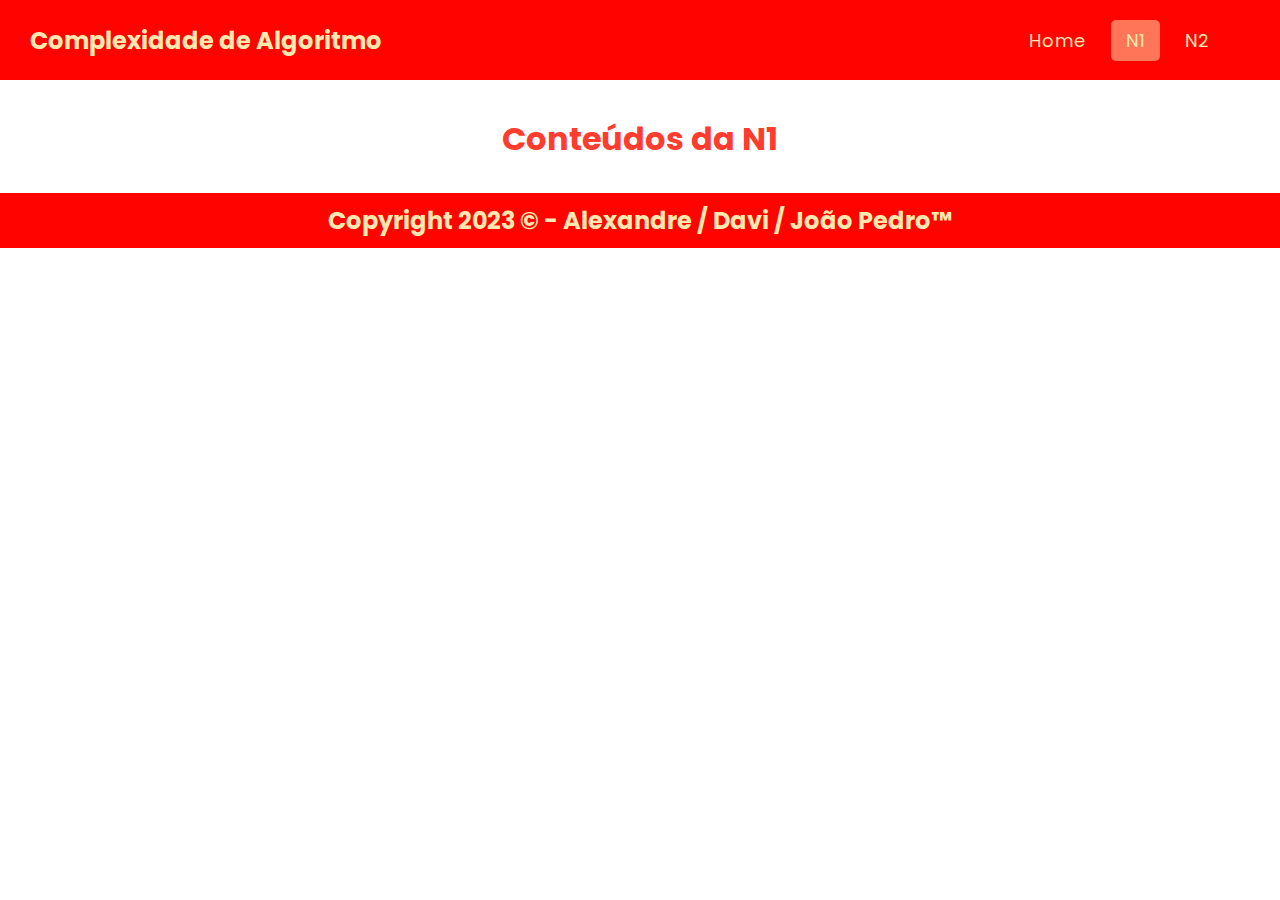
==== pages/n1.html @ 9b10ea34 "versão 1.0" ====
<!DOCTYPE html>

<html lang="pt-BR">

<head>
    <meta charset="UTF-8">
    <meta name="viewport" content="width=device-width, initial-scale=1.0">
    <link rel="stylesheet" href="https://cdnjs.cloudflare.com/ajax/libs/font-awesome/4.7.0/css/font-awesome.min.css">
    <link rel="stylesheet" type="text/css"  href="../css/estilos.css">
    <title>Conteúdos N1</title>

    <style>

        h1#pgs {
            text-align: center;
            margin: 30px 0 0 0;
            padding: 5px;
            color: #FF3C2D;
        }

        h2#pgs {
            text-align: center;
            margin: -15px 0 50px 0;
            color: #FF7558;
        }

    </style>

</head>

<body>
    <nav>
        <h2 id="header">Complexidade de Algoritmo</h2>
        <div class="menu-btn">
            <i class="fa fa-bars fa-2x" onclick="mostrarMenu()"></i>
        </div>

        <ul>
            <li><a href="#" > Home </a></li>
            <li><a href="" class="active"> N1 </a></li>
            <li><a href="#"> N2 </a></li>
        </ul>
    </nav>

    <h1 id="pgs">Conteúdos da N1 </h1><br>

    <div class="container">
        <div class="box">
        </div>
    </div>
    
    <script src="javascript/scripts.js"></script>
</body>

<footer>
    <h2 id="footer">Copyright 2023 © - Alexandre / Davi / João Pedro™ </h2>
</footer>

</html>
---- css/estilos.css ----
@import url('https://fonts.googleapis.com/css2?family=Poppins:wght@100;200;300;400;500;600;700;800;900&display=swap');

/*Paginas Gerais*/
* {
    margin: 0;
    border: 0;
    padding: 0;
    box-sizing: border-box;
    font-family: "Poppins", sans-serif;
}

h2#header {
    color: #FFE8B0;
    margin: 0 0 0 -70px;
}

h2#footer {
    color: #FFE8B0;
}

footer {
    width: 100%;
    padding: 10px;
    display: flex;
    justify-content: center;
    align-items: center;
    background: #ff0301;
    box-sizing: border-box;
}

nav {
    display: flex;
    height: 80px;
    width: 100%;
    background-color: #ff0301;
    align-items: center;
    justify-content: space-between;
    padding: 0 50px 0 100px;
    flex-wrap: wrap;
}

nav ul {
    display: flex;
    flex-wrap: wrap;
    list-style: none;
}

nav ul li {
    margin: 0 5px;
}

nav ul li a {
    color: #FFE8B0;
    text-decoration: none;
    font-size: 18px;
    font-weight: 500px;
    padding: 8px 15px;
    border-radius: 5px;
    letter-spacing: 1px ;
    transition: all 0.3s ease;
}

nav ul li a.active, 
nav ul li a:hover{
    background-color: #FF7558;
}

nav  .menu-btn i{
    color: #fff;
    cursor: pointer;
    display: none;
}

@media screen and (max-width: 768px) {
    nav .menu-btn i{
        display: block;
    }
    nav ul{
        position: fixed;
        top: 80px;
        left: -100%;
        background-color: #FF3C2D;
        height: 100vh;
        width: 100%;
        text-align: center;
        display: block;
        transition: all 0.3s ease;
    }
    nav ul.open{
        left: 0;
    }
    nav ul li{
        width: 100%;
        margin: 50px 0;
    }
    nav ul li a {
        font-size: 23px;
    }
    nav ul li a.active,
    nav ul li a:hover{
        background: none;
        color: #FF7558;
    }
    
    h2#header {
        color: #FFE8B0;
        margin: 0 0 0 -95px;
        font-size: 20px;
    }

}

.container {
    width: 100%;
    display: flex;
    flex-direction: row;
    justify-content: center;
    align-items: center
}
.box {
    width: 50%;
}
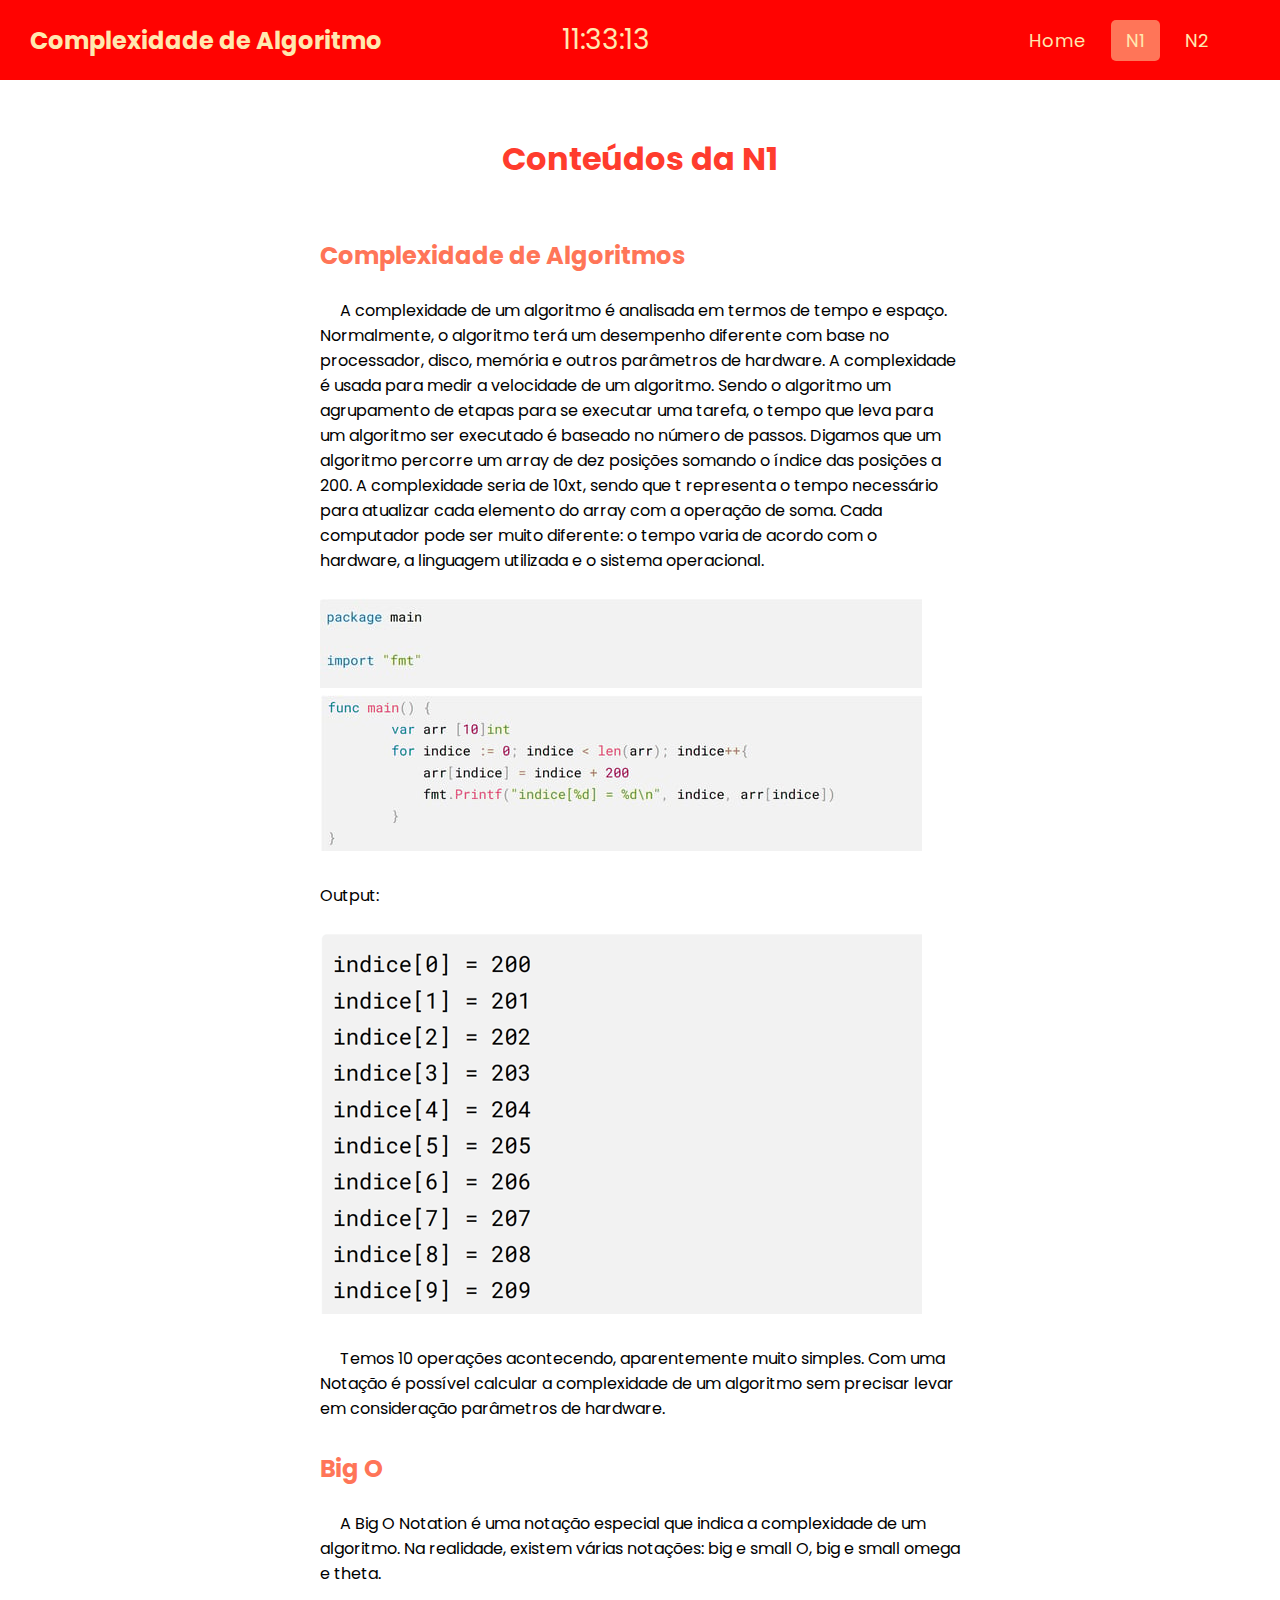
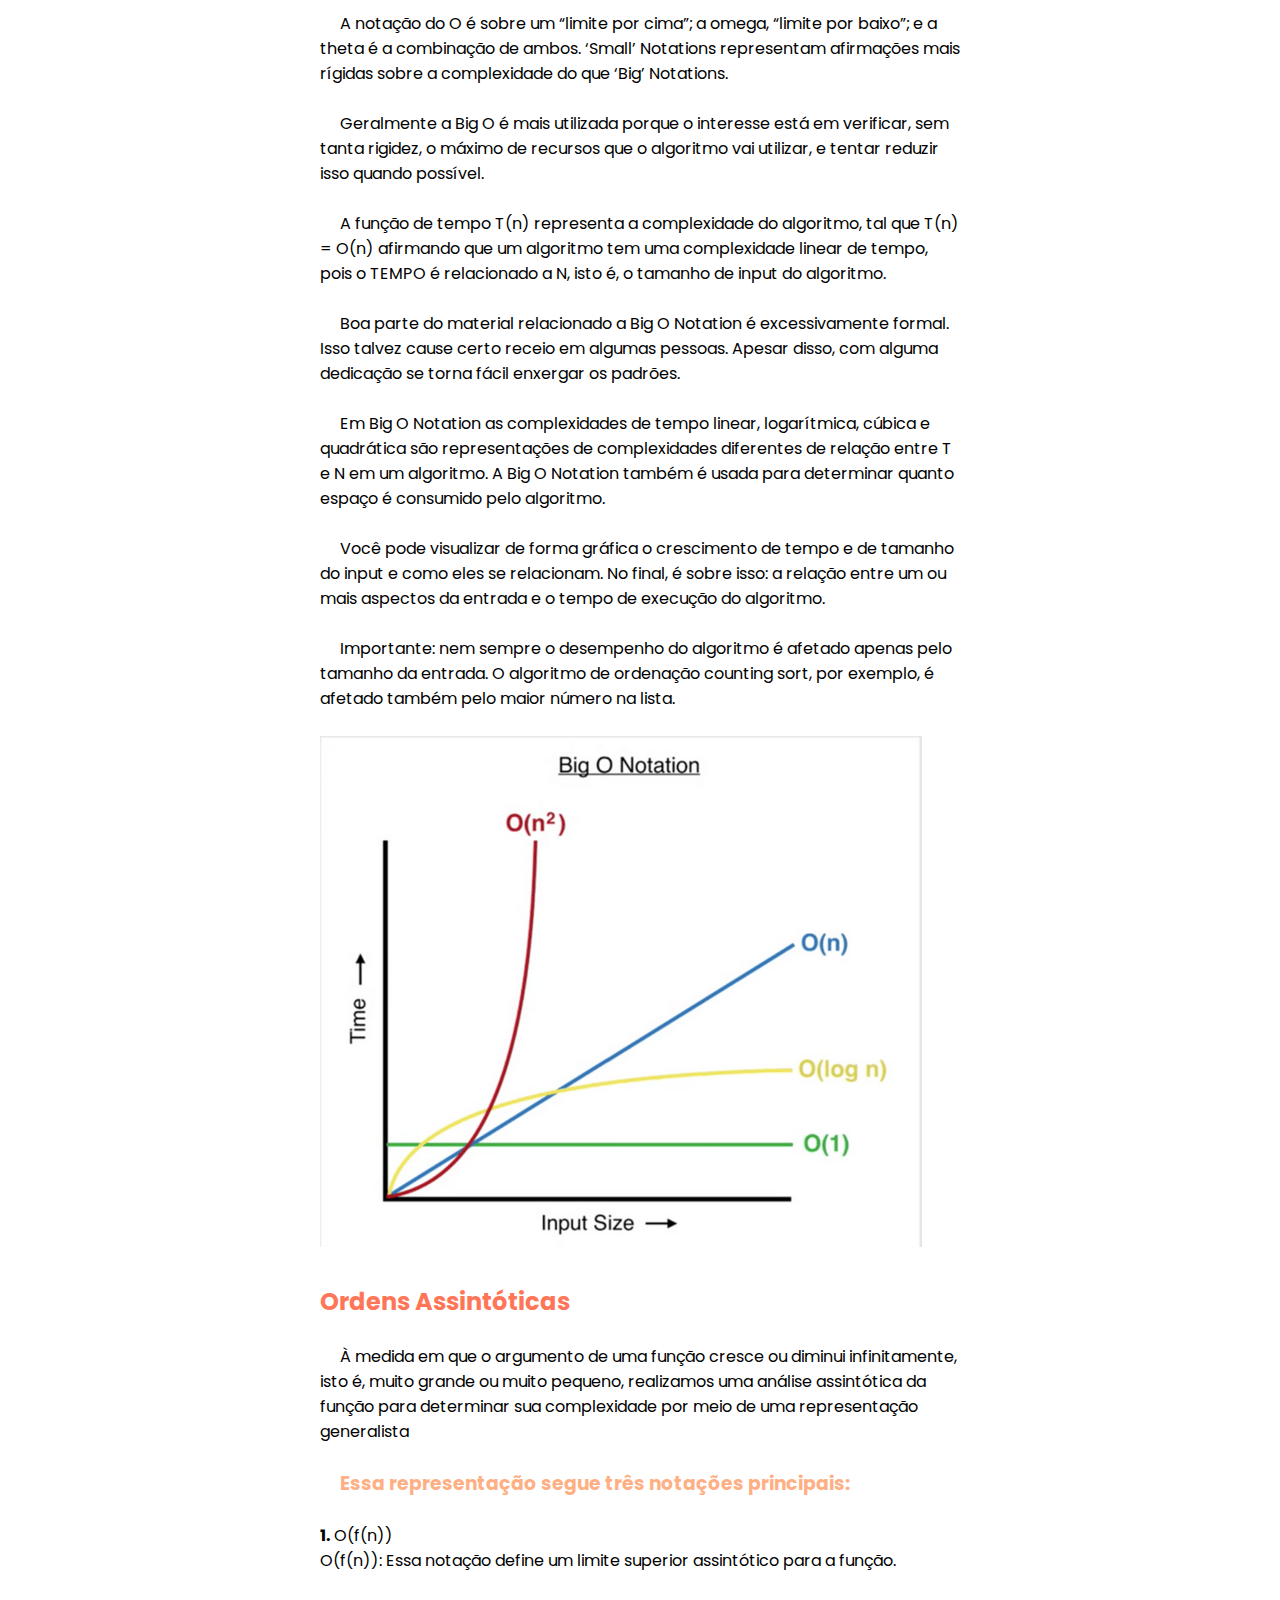
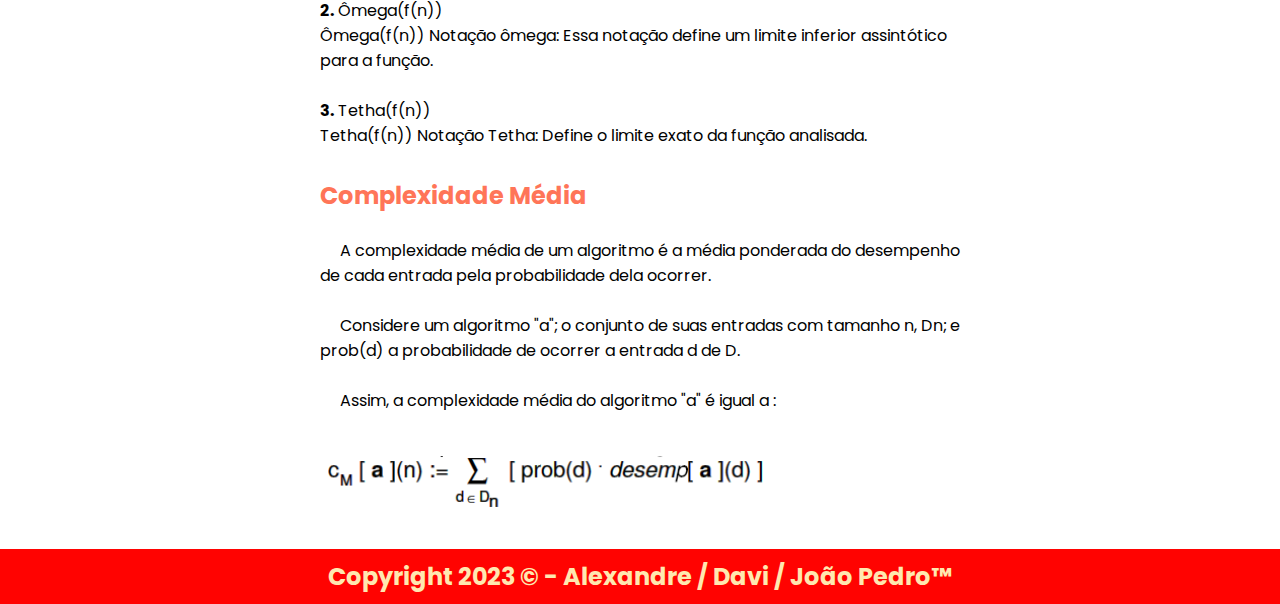
==== commit 39b6c20c: "versao on-line" ====
--- a/pages/n1.html
+++ b/pages/n1.html
@@ -9,36 +9,22 @@
     <link rel="stylesheet" type="text/css"  href="../css/estilos.css">
     <title>Conteúdos N1</title>
 
-    <style>
-
-        h1#pgs {
-            text-align: center;
-            margin: 30px 0 0 0;
-            padding: 5px;
-            color: #FF3C2D;
-        }
-
-        h2#pgs {
-            text-align: center;
-            margin: -15px 0 50px 0;
-            color: #FF7558;
-        }
-
-    </style>
-
 </head>
 
 <body>
     <nav>
         <h2 id="header">Complexidade de Algoritmo</h2>
+        <div id="relogio"></div>
+
+        
         <div class="menu-btn">
             <i class="fa fa-bars fa-2x" onclick="mostrarMenu()"></i>
         </div>
 
         <ul>
-            <li><a href="#" > Home </a></li>
+            <li><a href="https://complexidade-de-algoritmo.vercel.app/" > Home </a></li>
             <li><a href="" class="active"> N1 </a></li>
-            <li><a href="#"> N2 </a></li>
+            <li><a href="https://complexidade-de-algoritmo.vercel.app/n2"> N2 </a></li>
         </ul>
     </nav>
 
@@ -46,10 +32,93 @@
 
     <div class="container">
         <div class="box">
+
+            <h2 id="pgs">Complexidade de Algoritmos</h2>
+            <br><p id="pgs">A complexidade de um algoritmo é analisada em termos de tempo e espaço. Normalmente, o algoritmo terá um desempenho diferente com base no processador, disco, memória e outros parâmetros de hardware. A complexidade é usada para medir a velocidade de um algoritmo. Sendo o algoritmo um agrupamento de etapas para se executar uma tarefa, o tempo que leva para um algoritmo ser executado é baseado no número de passos. Digamos que um algoritmo percorre um array de dez posições somando o índice das posições a 200. A complexidade seria de 10xt, sendo que t representa o tempo necessário para atualizar cada elemento do array com a operação de soma. Cada computador pode ser muito diferente: o tempo varia de acordo com o hardware, a linguagem utilizada e o sistema operacional.</p>
+
+            <br><img src="imagens/exemplo1.png" alt="">
+
+            <br><img src="imagens/exemplo2.png" alt=""><br>
+
+            <br><p>Output:</p> 
+
+            <br><img src="imagens/exemplo3.png" alt=""><br>
+
+            <br><p id="pgs">Temos 10 operações acontecendo, aparentemente muito simples. Com uma Notação é possível calcular a complexidade de um algoritmo sem precisar levar em consideração parâmetros de hardware.</p>
+
+            <br><h2 id="pgs">Big O</h2>
+
+            <br><p id="pgs">A Big O Notation é uma notação especial que indica a complexidade de um algoritmo. Na realidade, existem várias notações: big e small O, big e small omega e theta.</p>
+
+            <br><p id="pgs">A notação do O é sobre um “limite por cima”; a omega, “limite por baixo”; e a theta é a combinação de ambos. ‘Small’ Notations representam afirmações mais rígidas sobre a complexidade do que ‘Big’ Notations.</p>
+
+            <br><p id="pgs">Geralmente a Big O é mais utilizada porque o interesse está em verificar, sem tanta rigidez, o máximo de recursos que o algoritmo vai utilizar, e tentar reduzir isso quando possível.</p>
+
+            <br><p id="pgs">A função de tempo T(n) representa a complexidade do algoritmo, tal que T(n) = O(n) afirmando que um algoritmo tem uma complexidade linear de tempo, pois o TEMPO é relacionado a N, isto é, o tamanho de input do algoritmo.</p>
+
+            <br><p id="pgs">Boa parte do material relacionado a Big O Notation é excessivamente formal. Isso talvez cause certo receio em algumas pessoas. Apesar disso, com alguma dedicação se torna fácil enxergar os padrões.</p>
+
+            <br><p id="pgs">Em Big O Notation as complexidades de tempo linear, logarítmica, cúbica e quadrática são representações de complexidades diferentes de relação entre T e N em um algoritmo. A Big O Notation também é usada para determinar quanto espaço é consumido pelo algoritmo.</p>
+
+            <br><p id="pgs">Você pode visualizar de forma gráfica o crescimento de tempo e de tamanho do input e como eles se relacionam. No final, é sobre isso: a relação entre um ou mais aspectos da entrada e o tempo de execução do algoritmo.</p>
+
+            <br><p id="pgs">Importante: nem sempre o desempenho do algoritmo é afetado apenas pelo tamanho da entrada. O algoritmo de ordenação counting sort, por exemplo, é afetado também pelo maior número na lista.</p>
+
+            <br><img src="imagens/exemplo4.png" alt=""><br>
+
+            <br><h2 id="pgs">Ordens Assintóticas</h2>
+
+            <br><p id="pgs">À medida em que o argumento de uma função cresce ou diminui infinitamente, isto é, muito grande ou muito pequeno, realizamos uma análise assintótica da função para determinar sua complexidade por meio de uma representação generalista</p>
+
+            <br><h3 id="pgs">Essa representação segue três notações principais: </h3>
+            <br><p><strong>1.</strong> O(f(n))</p>
+            <p>O(f(n)): Essa notação define um limite superior assintótico para a função.</p>
+
+            <br><p><strong>2.</strong> Ômega(f(n))</p>
+            <p>Ômega(f(n)) Notação ômega: Essa notação define um limite inferior assintótico para a função.</p>
+
+            <br><p><strong>3.</strong> Tetha(f(n))</p>
+            <p>Tetha(f(n)) Notação Tetha: Define o limite exato da função analisada.</p>
+
+            <br><h2 id="pgs">Complexidade Média</h2>
+
+            <br><p id="pgs">A complexidade média de um algoritmo é a média ponderada do desempenho de cada entrada pela probabilidade dela ocorrer.</p>
+
+            <br><p id="pgs">Considere um algoritmo "a"; o conjunto de suas entradas com tamanho n, Dn; e prob(d) a probabilidade de ocorrer a entrada d de D. </p>
+
+            <br><p id="pgs">Assim, a complexidade média do algoritmo "a" é igual a :</p>
+
+            <br><img src="imagens/exemplo5.png" alt=""><br><br>
+
         </div>
+
+
     </div>
     
     <script src="javascript/scripts.js"></script>
+
+    <script>
+        function atualizarRelogio() {
+            var agora = new Date();
+            var horas = agora.getHours();
+            var minutos = agora.getMinutes();
+            var segundos = agora.getSeconds();
+    
+            // Adiciona um zero à esquerda se for menor que 10
+            horas = horas < 10 ? "0" + horas : horas;
+            minutos = minutos < 10 ? "0" + minutos : minutos;
+            segundos = segundos < 10 ? "0" + segundos : segundos;
+    
+            var horarioAtual = horas + ":" + minutos + ":" + segundos;
+            document.getElementById("relogio").innerText = horarioAtual;
+        }
+    
+        // Atualiza o relógio a cada segundo
+        setInterval(atualizarRelogio, 1000);
+    
+        // Inicializa o relógio
+        atualizarRelogio();
+    </script>
 </body>
 
 <footer>
--- a/css/estilos.css
+++ b/css/estilos.css
@@ -12,6 +12,12 @@
 h2#header {
     color: #FFE8B0;
     margin: 0 0 0 -70px;
+}
+
+#relogio {
+    font-size: 1.75em;
+    text-align: center;
+    color: #FFE8B0; 
 }
 
 h2#footer {
@@ -108,6 +114,17 @@
         font-size: 20px;
     }
 
+    #relogio {
+        font-size: 1.5em;
+        text-align: center;
+        color: #FFE8B0; 
+    }
+
+    img {
+        width: 400px;
+        margin: 0 0 0 -80px;
+    }
+
 }
 
 .container {
@@ -115,8 +132,47 @@
     display: flex;
     flex-direction: row;
     justify-content: center;
-    align-items: center
+    align-items: center;
 }
 .box {
     width: 50%;
+}
+
+h1#home {
+    text-align: center;
+    margin: 30px 0 0 0;
+    padding: 5px;
+    color: #FF3C2D;
+}
+
+h2#home {
+    margin: 0px 0px 0px 50px;
+    color: #FF7558;
+}
+
+p#home {
+    margin: 0 10px 0 10px;
+    text-indent: 20px;
+}
+
+h1#pgs {
+    text-align: center;
+    margin: 50px 0 20px 0;
+    padding: 5px;
+    color: #FF3C2D;
+}
+
+h2#pgs {
+    text-align: left;
+    margin: 5px 0 0px 0px;
+    color: #FF7558;
+}
+
+h3#pgs {
+    color: #FFAF84;
+    text-indent: 20px;
+}
+
+p#pgs {
+    text-indent: 20px;
 }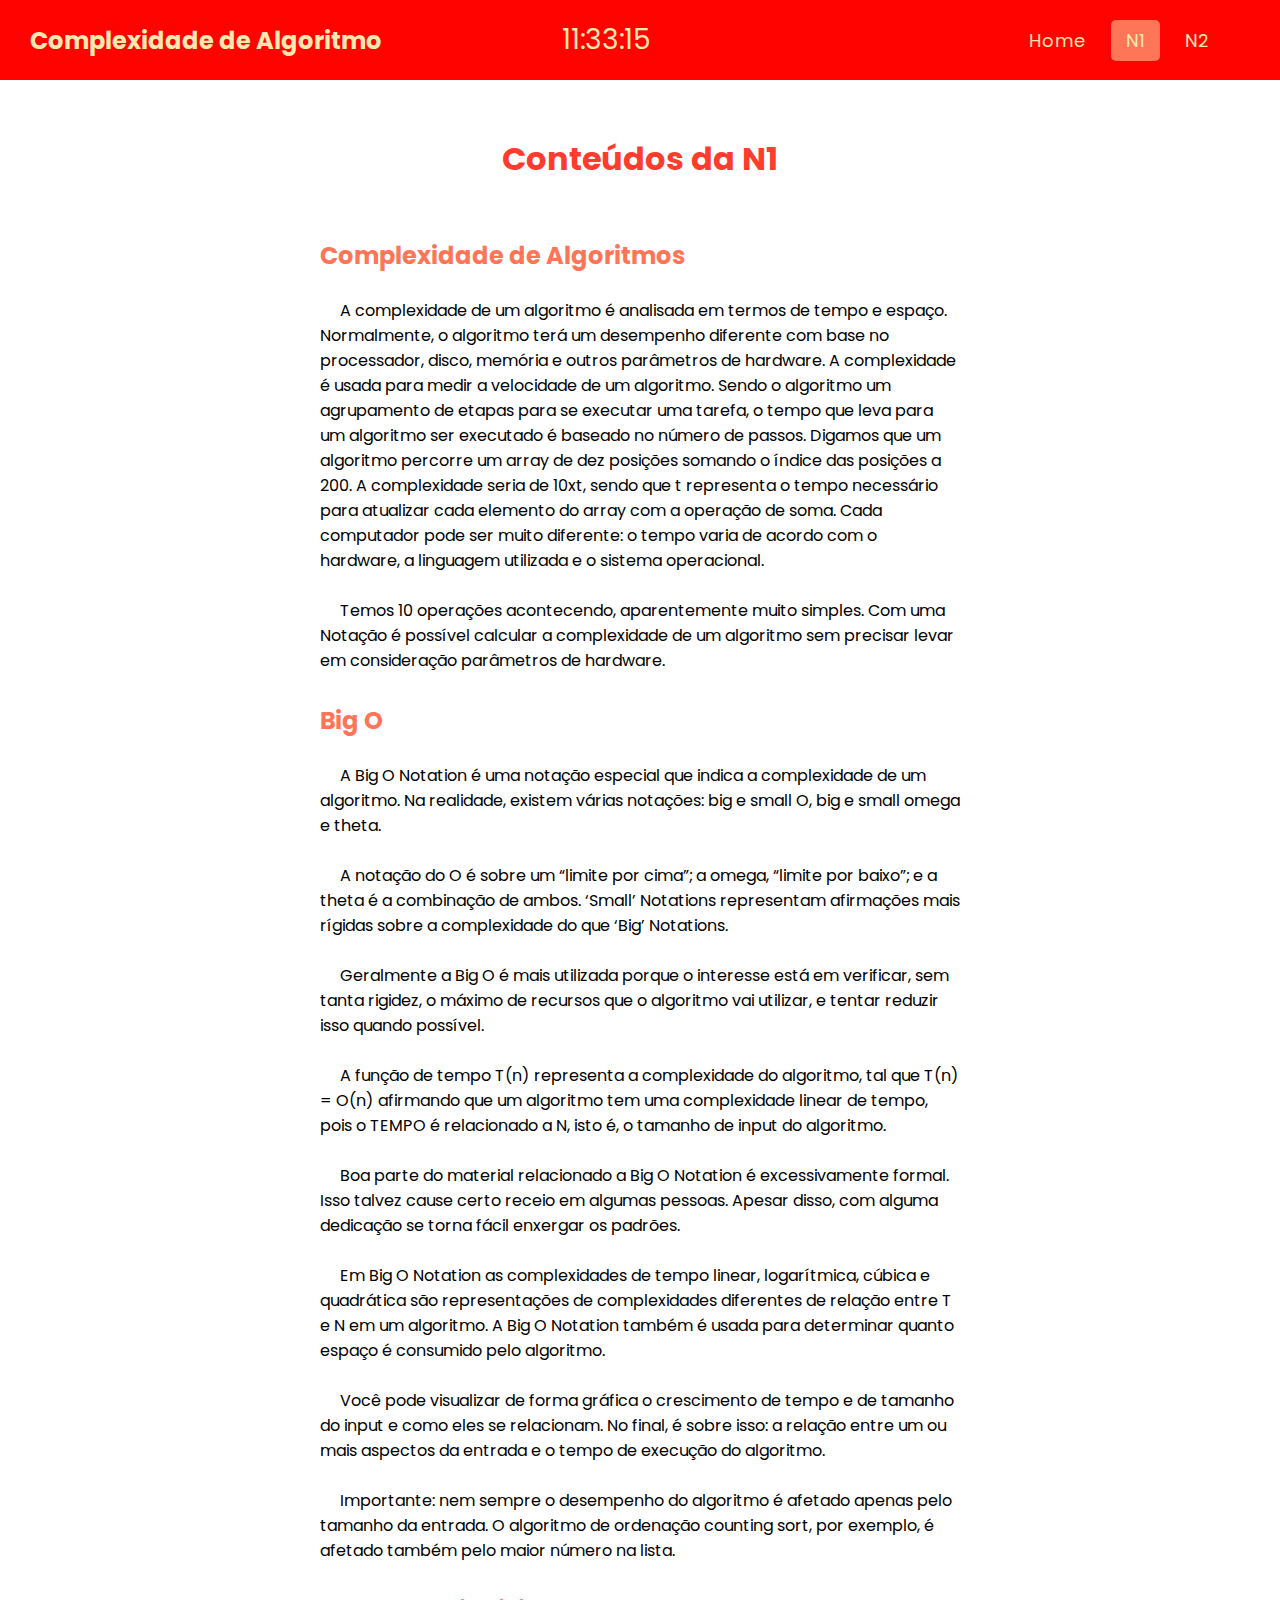
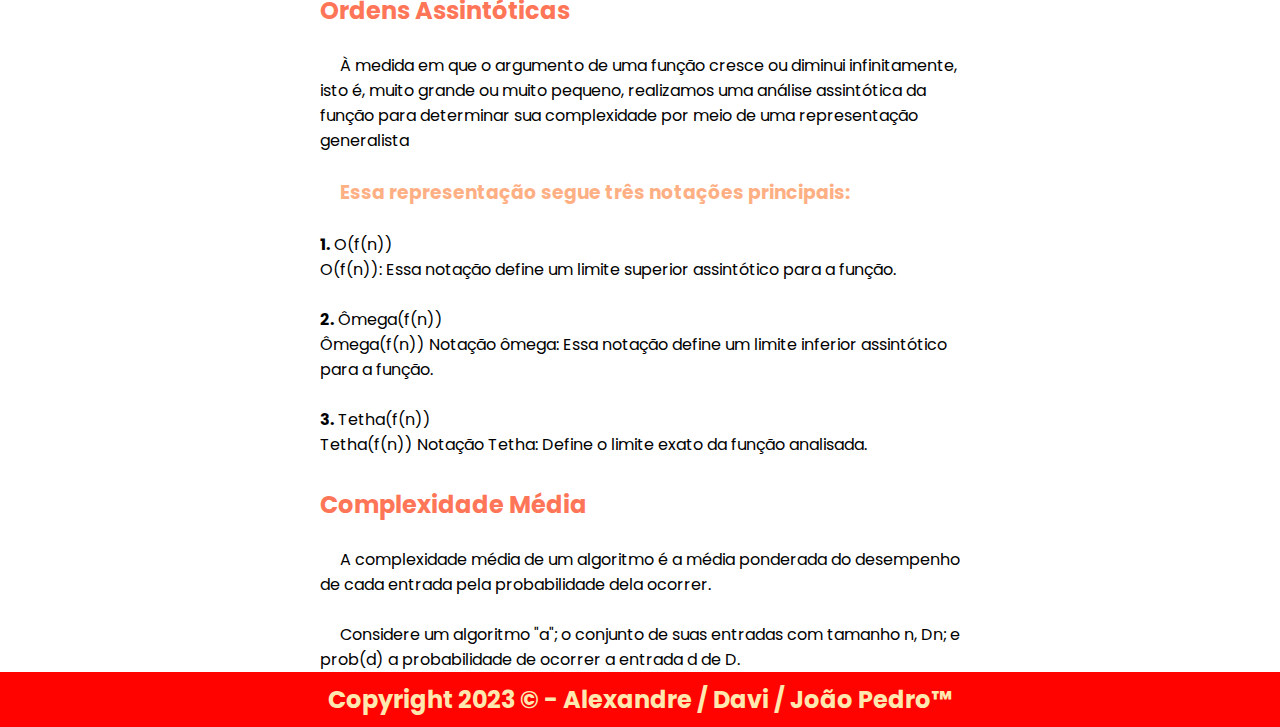
==== commit 9278363a: "atualização on-line" ====
--- a/pages/n1.html
+++ b/pages/n1.html
@@ -36,14 +36,6 @@
             <h2 id="pgs">Complexidade de Algoritmos</h2>
             <br><p id="pgs">A complexidade de um algoritmo é analisada em termos de tempo e espaço. Normalmente, o algoritmo terá um desempenho diferente com base no processador, disco, memória e outros parâmetros de hardware. A complexidade é usada para medir a velocidade de um algoritmo. Sendo o algoritmo um agrupamento de etapas para se executar uma tarefa, o tempo que leva para um algoritmo ser executado é baseado no número de passos. Digamos que um algoritmo percorre um array de dez posições somando o índice das posições a 200. A complexidade seria de 10xt, sendo que t representa o tempo necessário para atualizar cada elemento do array com a operação de soma. Cada computador pode ser muito diferente: o tempo varia de acordo com o hardware, a linguagem utilizada e o sistema operacional.</p>
 
-            <br><img src="imagens/exemplo1.png" alt="">
-
-            <br><img src="imagens/exemplo2.png" alt=""><br>
-
-            <br><p>Output:</p> 
-
-            <br><img src="imagens/exemplo3.png" alt=""><br>
-
             <br><p id="pgs">Temos 10 operações acontecendo, aparentemente muito simples. Com uma Notação é possível calcular a complexidade de um algoritmo sem precisar levar em consideração parâmetros de hardware.</p>
 
             <br><h2 id="pgs">Big O</h2>
@@ -64,7 +56,6 @@
 
             <br><p id="pgs">Importante: nem sempre o desempenho do algoritmo é afetado apenas pelo tamanho da entrada. O algoritmo de ordenação counting sort, por exemplo, é afetado também pelo maior número na lista.</p>
 
-            <br><img src="imagens/exemplo4.png" alt=""><br>
 
             <br><h2 id="pgs">Ordens Assintóticas</h2>
 
@@ -85,10 +76,6 @@
             <br><p id="pgs">A complexidade média de um algoritmo é a média ponderada do desempenho de cada entrada pela probabilidade dela ocorrer.</p>
 
             <br><p id="pgs">Considere um algoritmo "a"; o conjunto de suas entradas com tamanho n, Dn; e prob(d) a probabilidade de ocorrer a entrada d de D. </p>
-
-            <br><p id="pgs">Assim, a complexidade média do algoritmo "a" é igual a :</p>
-
-            <br><img src="imagens/exemplo5.png" alt=""><br><br>
 
         </div>
 
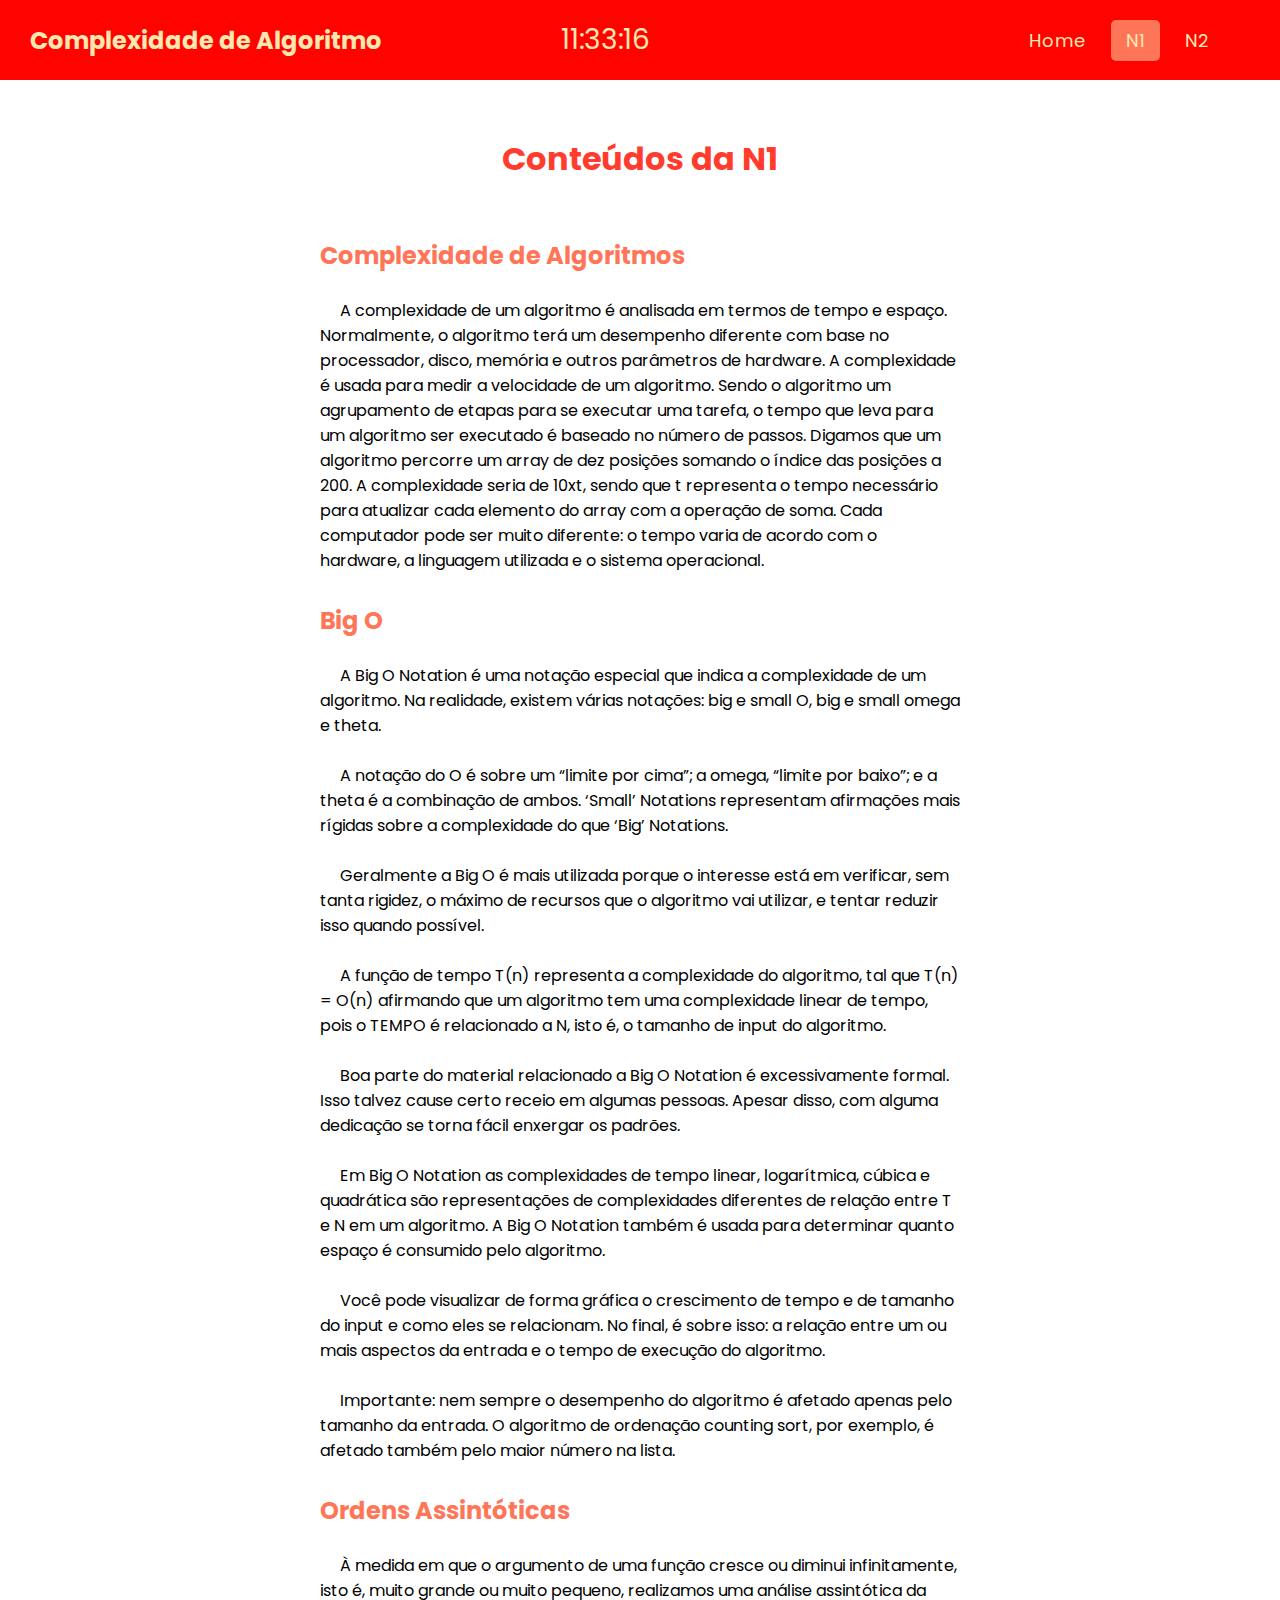
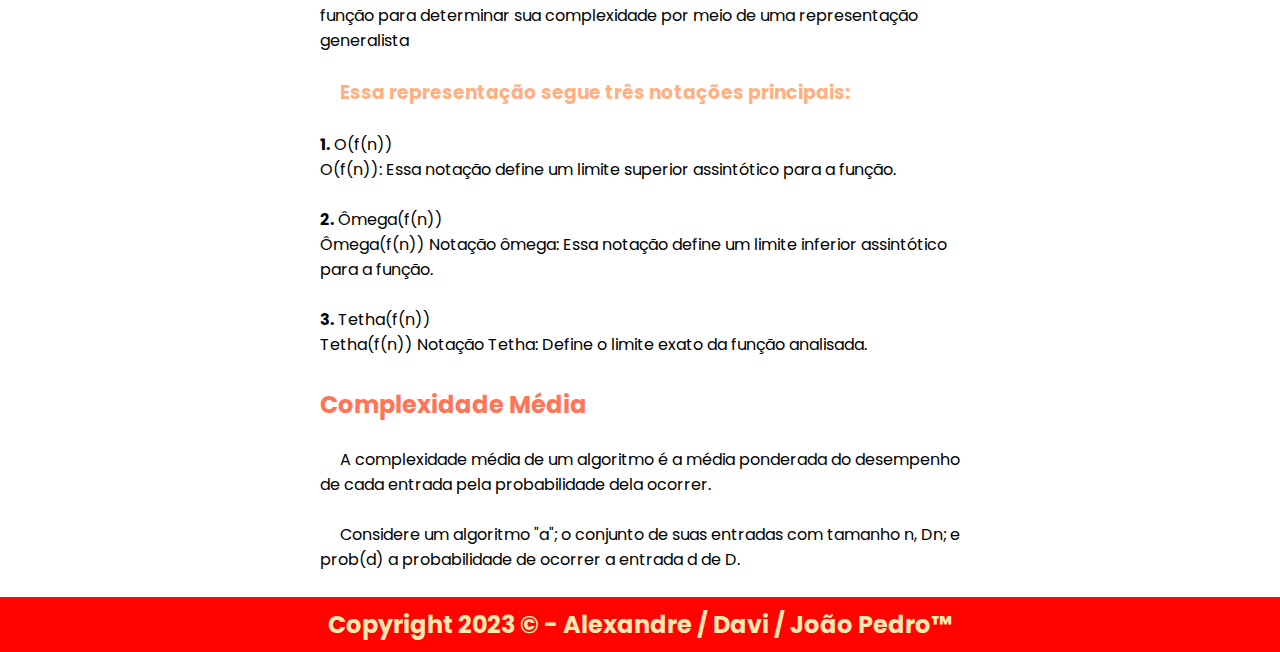
==== commit 86730e16: "atualização on-line 2" ====
--- a/pages/n1.html
+++ b/pages/n1.html
@@ -36,7 +36,6 @@
             <h2 id="pgs">Complexidade de Algoritmos</h2>
             <br><p id="pgs">A complexidade de um algoritmo é analisada em termos de tempo e espaço. Normalmente, o algoritmo terá um desempenho diferente com base no processador, disco, memória e outros parâmetros de hardware. A complexidade é usada para medir a velocidade de um algoritmo. Sendo o algoritmo um agrupamento de etapas para se executar uma tarefa, o tempo que leva para um algoritmo ser executado é baseado no número de passos. Digamos que um algoritmo percorre um array de dez posições somando o índice das posições a 200. A complexidade seria de 10xt, sendo que t representa o tempo necessário para atualizar cada elemento do array com a operação de soma. Cada computador pode ser muito diferente: o tempo varia de acordo com o hardware, a linguagem utilizada e o sistema operacional.</p>
 
-            <br><p id="pgs">Temos 10 operações acontecendo, aparentemente muito simples. Com uma Notação é possível calcular a complexidade de um algoritmo sem precisar levar em consideração parâmetros de hardware.</p>
 
             <br><h2 id="pgs">Big O</h2>
 
@@ -75,7 +74,7 @@
 
             <br><p id="pgs">A complexidade média de um algoritmo é a média ponderada do desempenho de cada entrada pela probabilidade dela ocorrer.</p>
 
-            <br><p id="pgs">Considere um algoritmo "a"; o conjunto de suas entradas com tamanho n, Dn; e prob(d) a probabilidade de ocorrer a entrada d de D. </p>
+            <br><p id="pgs">Considere um algoritmo "a"; o conjunto de suas entradas com tamanho n, Dn; e prob(d) a probabilidade de ocorrer a entrada d de D. </p><br>
 
         </div>
 
